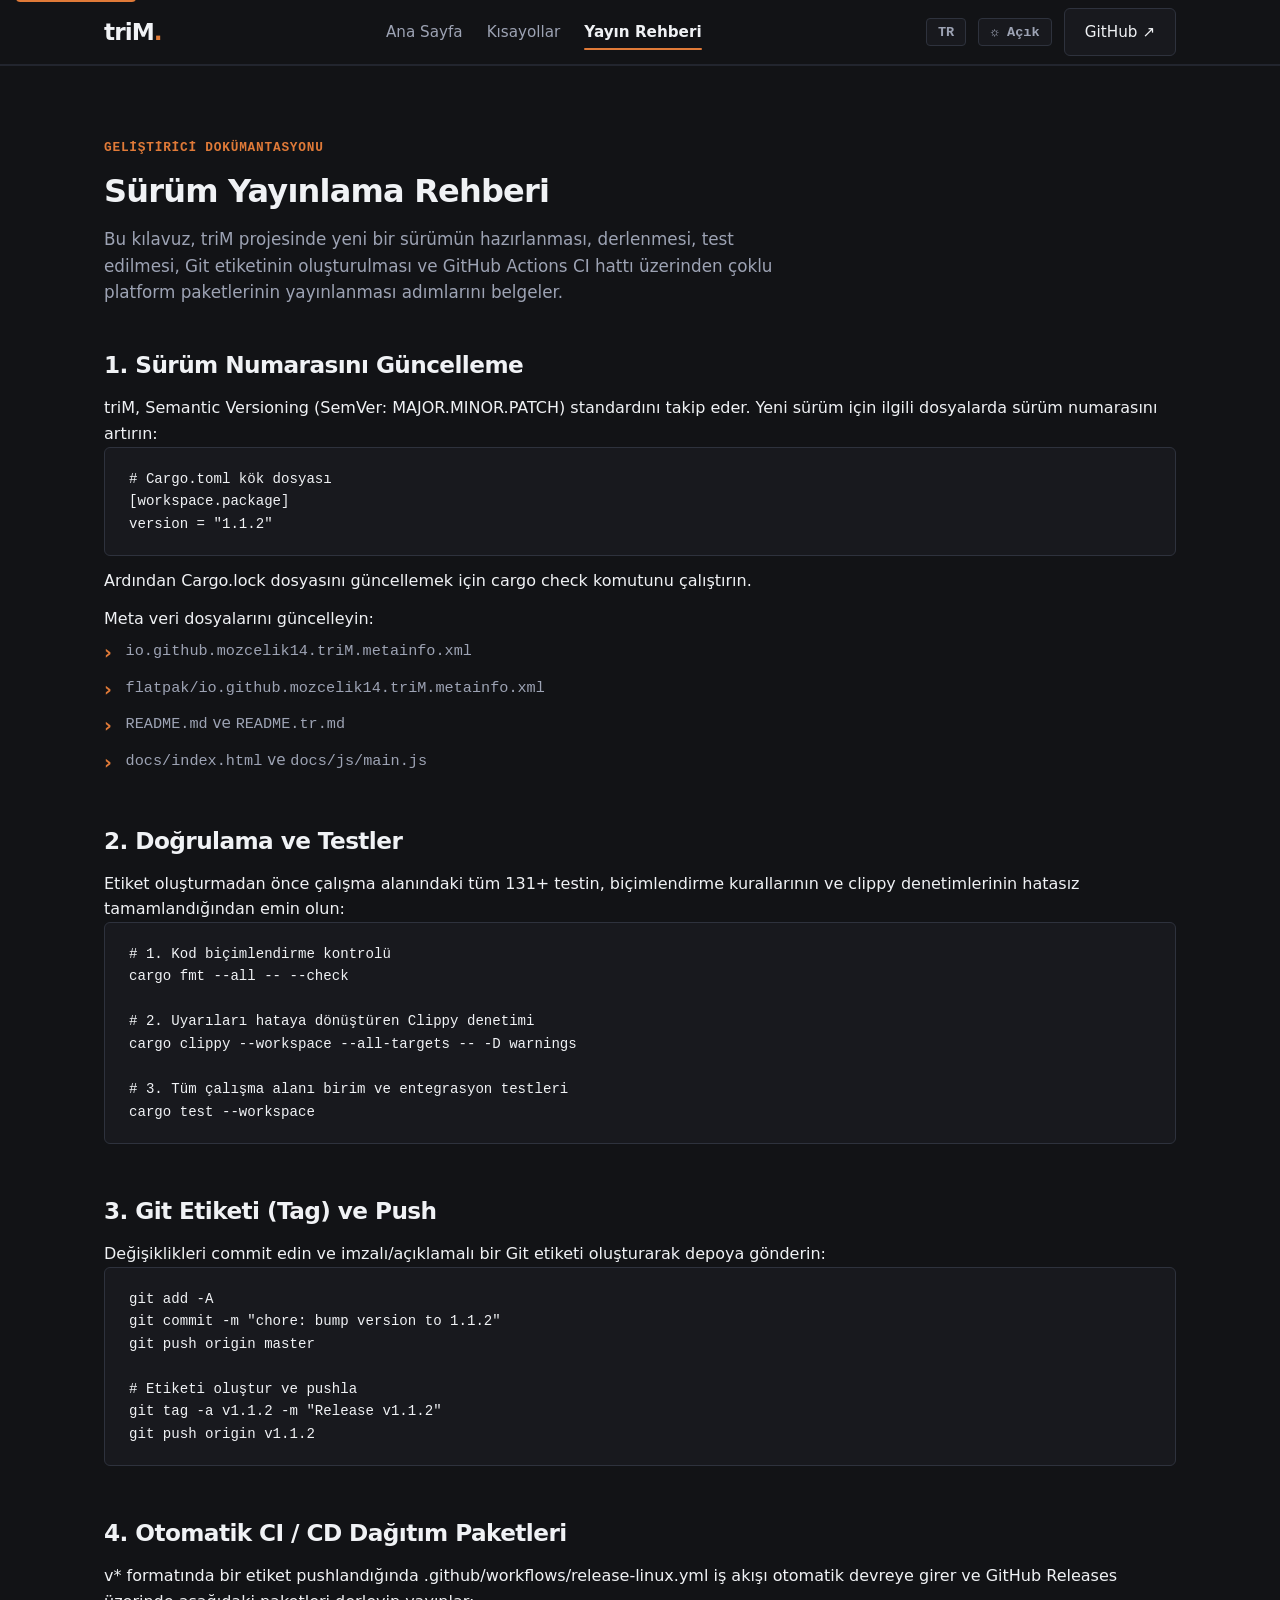
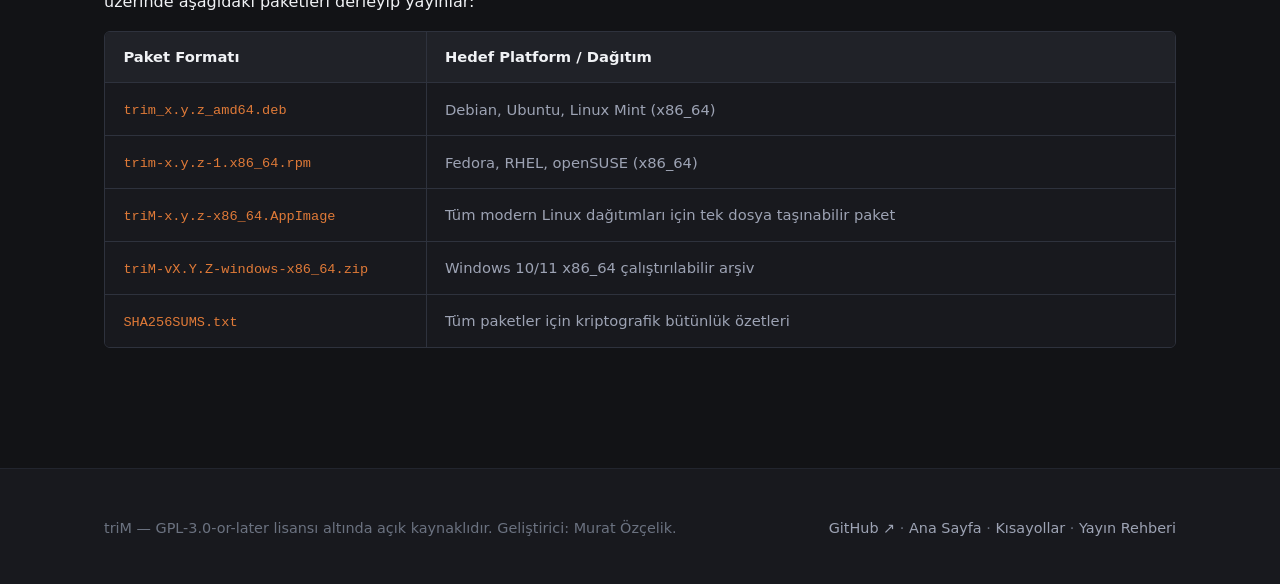
==== docs/releasing.html @ eae93c65 "docs: redesign site with orange dot logo, dedicated shortcuts/releasing pages and full i18n" ====
<!doctype html>
<html lang="tr" data-theme="dark">
<head>
  <meta charset="utf-8">
  <meta name="viewport" content="width=device-width, initial-scale=1">
  <meta name="theme-color" content="#121316">
  <title>triM — Sürüm Yayınlama Rehberi</title>
  <meta name="description" content="triM projesinde yeni bir sürümün hazırlanması, test edilmesi ve GitHub üzerinden paketlenerek yayınlanması süreci.">
  <meta name="author" content="Murat Özçelik">
  <link rel="canonical" href="https://mozcelik14.github.io/triM/releasing.html">

  <link rel="icon" type="image/svg+xml" href="./assets/icons/io.github.mozcelik14.triM.svg">
  <link rel="stylesheet" href="./css/style.css">
  <script src="./js/main.js" defer></script>
</head>
<body>
  <a class="skip-link" href="#main" data-i18n="skip_to_content">İçeriğe geç</a>

  <header class="site-header">
    <div class="container nav-inner">
      <a class="brand" href="index.html">triM<span>.</span></a>
      <nav class="nav-links" aria-label="Yayın Menüsü">
        <a href="index.html" data-i18n="nav_home">Ana Sayfa</a>
        <a href="shortcuts.html" data-i18n="nav_shortcuts">Kısayollar</a>
        <a href="releasing.html" class="active" data-i18n="nav_releasing">Yayın Rehberi</a>
      </nav>
      <div class="nav-actions">
        <button type="button" class="lang-toggle" id="lang-toggle" aria-label="Dili Değiştir">TR</button>
        <button type="button" class="theme-toggle" id="theme-toggle" aria-label="Temayı Değiştir">☼ Açık</button>
        <a class="button button-secondary" href="https://github.com/MOzcelik14/triM" target="_blank" rel="noopener noreferrer">GitHub ↗</a>
      </div>
    </div>
  </header>

  <main id="main" class="section">
    <div class="container">
      <div class="page-header">
        <div class="section-label" data-i18n="rel_label">Geliştirici Dokümantasyonu</div>
        <h1 data-i18n="rel_title">Sürüm Yayınlama Rehberi</h1>
        <p class="section-intro" data-i18n="rel_intro">
          Bu kılavuz, triM projesinde yeni bir sürümün hazırlanması, derlenmesi, test edilmesi, Git etiketinin oluşturulması ve GitHub Actions CI hattı üzerinden çoklu platform paketlerinin yayınlanması adımlarını belgeler.
        </p>
      </div>

      <!-- Step 1 -->
      <section class="doc-block">
        <h2 data-i18n="rel_step1_title">1. Sürüm Numarasını Güncelleme</h2>
        <p data-i18n="rel_step1_desc">
          triM, Semantic Versioning (SemVer: <code>MAJOR.MINOR.PATCH</code>) standardını takip eder. Yeni sürüm için ilgili dosyalarda sürüm numarasını artırın:
        </p>
        <div class="code-box"># Cargo.toml kök dosyası
[workspace.package]
version = "1.1.2"</div>
        <p style="margin-top: 0.75rem;" data-i18n="rel_step1_lock">
          Ardından <code>Cargo.lock</code> dosyasını güncellemek için <code>cargo check</code> komutunu çalıştırın.
        </p>
        <p style="margin-top: 0.75rem;" data-i18n="rel_step1_meta">Meta veri dosyalarını güncelleyin:</p>
        <ul class="feature-list" style="margin-top: 0.5rem;">
          <li><code>io.github.mozcelik14.triM.metainfo.xml</code></li>
          <li><code>flatpak/io.github.mozcelik14.triM.metainfo.xml</code></li>
          <li><code>README.md</code> ve <code>README.tr.md</code></li>
          <li><code>docs/index.html</code> ve <code>docs/js/main.js</code></li>
        </ul>
      </section>

      <!-- Step 2 -->
      <section class="doc-block">
        <h2 data-i18n="rel_step2_title">2. Doğrulama ve Testler</h2>
        <p data-i18n="rel_step2_desc">
          Etiket oluşturmadan önce çalışma alanındaki tüm 131+ testin, biçimlendirme kurallarının ve clippy denetimlerinin hatasız tamamlandığından emin olun:
        </p>
        <div class="code-box"># 1. Kod biçimlendirme kontrolü
cargo fmt --all -- --check

# 2. Uyarıları hataya dönüştüren Clippy denetimi
cargo clippy --workspace --all-targets -- -D warnings

# 3. Tüm çalışma alanı birim ve entegrasyon testleri
cargo test --workspace</div>
      </section>

      <!-- Step 3 -->
      <section class="doc-block">
        <h2 data-i18n="rel_step3_title">3. Git Etiketi (Tag) ve Push</h2>
        <p data-i18n="rel_step3_desc">
          Değişiklikleri commit edin ve imzalı/açıklamalı bir Git etiketi oluşturarak depoya gönderin:
        </p>
        <div class="code-box">git add -A
git commit -m "chore: bump version to 1.1.2"
git push origin master

# Etiketi oluştur ve pushla
git tag -a v1.1.2 -m "Release v1.1.2"
git push origin v1.1.2</div>
      </section>

      <!-- Step 4 -->
      <section class="doc-block">
        <h2 data-i18n="rel_step4_title">4. Otomatik CI / CD Dağıtım Paketleri</h2>
        <p data-i18n="rel_step4_desc">
          <code>v*</code> formatında bir etiket pushlandığında <code>.github/workflows/release-linux.yml</code> iş akışı otomatik devreye girer ve GitHub Releases üzerinde aşağıdaki paketleri derleyip yayınlar:
        </p>
        <div class="table-responsive" style="margin-top: 1rem;">
          <table class="info-table">
            <thead>
              <tr>
                <th style="width: 30%;" data-i18n="th_package">Paket Formatı</th>
                <th data-i18n="th_target">Hedef Platform / Dağıtım</th>
              </tr>
            </thead>
            <tbody>
              <tr><td><code>trim_x.y.z_amd64.deb</code></td><td>Debian, Ubuntu, Linux Mint (x86_64)</td></tr>
              <tr><td><code>trim-x.y.z-1.x86_64.rpm</code></td><td>Fedora, RHEL, openSUSE (x86_64)</td></tr>
              <tr><td><code>triM-x.y.z-x86_64.AppImage</code></td><td>Tüm modern Linux dağıtımları için tek dosya taşınabilir paket</td></tr>
              <tr><td><code>triM-vX.Y.Z-windows-x86_64.zip</code></td><td>Windows 10/11 x86_64 çalıştırılabilir arşiv</td></tr>
              <tr><td><code>SHA256SUMS.txt</code></td><td>Tüm paketler için kriptografik bütünlük özetleri</td></tr>
            </tbody>
          </table>
        </div>
      </section>
    </div>
  </main>

  <footer class="site-footer">
    <div class="container footer-inner">
      <div data-i18n="footer_license">triM — GPL-3.0-or-later lisansı altında açık kaynaklıdır. Geliştirici: Murat Özçelik.</div>
      <div>
        <a href="https://github.com/MOzcelik14/triM" target="_blank" rel="noopener noreferrer">GitHub ↗</a> · 
        <a href="index.html" data-i18n="nav_home">Ana Sayfa</a> · 
        <a href="shortcuts.html" data-i18n="nav_shortcuts">Kısayollar</a> · 
        <a href="releasing.html" data-i18n="nav_releasing">Yayın Rehberi</a>
      </div>
    </div>
  </footer>
</body>
</html>
---- docs/css/style.css ----
/* triM — Desktop Video Editor
   Clean, typography-focused, zero-CDN CSS with Light/Dark theme support.
*/

:root {
  --font-sans: system-ui, -apple-system, BlinkMacSystemFont, "Segoe UI", Roboto, "Helvetica Neue", Arial, sans-serif;
  --font-mono: ui-monospace, SFMono-Regular, "SF Mono", Menlo, Monaco, Consolas, "Liberation Mono", monospace;

  /* Brand Colors */
  --brand-orange: #e07a38;
  --brand-orange-hover: #f38b47;
  --brand-orange-surface: rgba(224, 122, 56, 0.12);

  /* Dark Theme (Default - matches triM app UI) */
  --bg-primary: #121316;
  --bg-surface: #18191e;
  --bg-surface-elevated: #202228;
  --bg-subtle: #272a33;
  --border-color: #2e323d;
  --border-subtle: #22252e;
  
  --text-primary: #f0f2f5;
  --text-secondary: #9da3b4;
  --text-muted: #6b7280;
  
  --accent: #3b82f6;
  --accent-hover: #60a5fa;
  --accent-surface: rgba(59, 130, 246, 0.12);

  --max-w: 1120px;
  --radius-sm: 4px;
  --radius-md: 6px;
  --radius-lg: 10px;
}

[data-theme="light"] {
  --brand-orange: #c86121;
  --brand-orange-hover: #b05117;
  --brand-orange-surface: rgba(200, 97, 33, 0.08);

  --bg-primary: #f9fafb;
  --bg-surface: #ffffff;
  --bg-surface-elevated: #f3f4f6;
  --bg-subtle: #e5e7eb;
  --border-color: #d1d5db;
  --border-subtle: #e5e7eb;
  
  --text-primary: #111827;
  --text-secondary: #4b5563;
  --text-muted: #6b7280;
  
  --accent: #2563eb;
  --accent-hover: #1d4ed8;
  --accent-surface: rgba(37, 99, 235, 0.08);
}

*, *::before, *::after {
  box-sizing: border-box;
  margin: 0;
  padding: 0;
}

html {
  font-family: var(--font-sans);
  font-size: 16px;
  line-height: 1.6;
  color: var(--text-primary);
  background-color: var(--bg-primary);
  scroll-behavior: smooth;
  -webkit-font-smoothing: antialiased;
}

body {
  min-height: 100vh;
  display: flex;
  flex-direction: column;
}

/* Accessibility */
.skip-link {
  position: absolute;
  top: -40px;
  left: 1rem;
  background: var(--brand-orange);
  color: #ffffff;
  padding: 0.5rem 1rem;
  border-radius: var(--radius-sm);
  z-index: 100;
  transition: top 0.2s;
  text-decoration: none;
  font-weight: 500;
}
.skip-link:focus {
  top: 1rem;
}

/* Container */
.container {
  width: 100%;
  max-width: var(--max-w);
  margin: 0 auto;
  padding: 0 1.5rem;
}

/* Header */
.site-header {
  border-bottom: 1px solid var(--border-subtle);
  background: var(--bg-primary);
  position: sticky;
  top: 0;
  z-index: 50;
  backdrop-filter: blur(8px);
}

.nav-inner {
  display: flex;
  align-items: center;
  justify-content: space-between;
  height: 4rem;
}

.brand {
  display: flex;
  align-items: center;
  text-decoration: none;
  font-size: 1.45rem;
  font-weight: 750;
  letter-spacing: -0.04em;
  color: var(--text-primary);
}
.brand span {
  color: #e07a38 !important;
  font-weight: 900;
}

.nav-links {
  display: flex;
  gap: 1.5rem;
  align-items: center;
}

.nav-links a {
  color: var(--text-secondary);
  text-decoration: none;
  font-size: 0.95rem;
  font-weight: 500;
  transition: color 0.15s;
  position: relative;
  padding: 0.25rem 0;
}
.nav-links a:hover {
  color: var(--text-primary);
}
.nav-links a.active {
  color: var(--text-primary);
  font-weight: 600;
}
.nav-links a.active::after {
  content: "";
  position: absolute;
  bottom: -2px;
  left: 0;
  right: 0;
  height: 2px;
  background: var(--brand-orange);
  border-radius: 2px;
}

.nav-actions {
  display: flex;
  align-items: center;
  gap: 0.75rem;
}

.theme-toggle, .lang-toggle {
  background: var(--bg-surface);
  border: 1px solid var(--border-color);
  color: var(--text-secondary);
  padding: 0.35rem 0.7rem;
  border-radius: var(--radius-sm);
  font-size: 0.85rem;
  font-family: var(--font-mono);
  font-weight: 600;
  cursor: pointer;
  transition: background 0.15s, color 0.15s, border-color 0.15s;
}
.theme-toggle:hover, .lang-toggle:hover {
  background: var(--bg-surface-elevated);
  border-color: var(--brand-orange);
  color: var(--text-primary);
}

/* Buttons */
.button {
  display: inline-flex;
  align-items: center;
  gap: 0.5rem;
  padding: 0.65rem 1.25rem;
  font-size: 0.95rem;
  font-weight: 500;
  text-decoration: none;
  border-radius: var(--radius-md);
  transition: background-color 0.15s, border-color 0.15s, transform 0.1s;
}
.button-primary {
  background: var(--brand-orange);
  color: #ffffff;
  border: 1px solid var(--brand-orange);
}
.button-primary:hover {
  background: var(--brand-orange-hover);
  border-color: var(--brand-orange-hover);
}
.button-secondary {
  background: var(--bg-surface);
  color: var(--text-primary);
  border: 1px solid var(--border-color);
}
.button-secondary:hover {
  background: var(--bg-surface-elevated);
  border-color: var(--border-color);
}

/* Hero Section */
.hero {
  position: relative;
  padding: 4.5rem 0 3.5rem;
  background: radial-gradient(circle at 50% -20%, rgba(224, 122, 56, 0.09), transparent 60%);
}

.hero-content {
  max-width: 820px;
}

.hero-tagline {
  display: inline-flex;
  align-items: center;
  gap: 0.5rem;
  font-size: 0.85rem;
  font-family: var(--font-mono);
  color: var(--brand-orange);
  background: var(--brand-orange-surface);
  padding: 0.25rem 0.75rem;
  border-radius: 9999px;
  border: 1px solid rgba(224, 122, 56, 0.25);
  margin-bottom: 1.25rem;
  font-weight: 600;
  letter-spacing: 0.02em;
}

.hero h1 {
  font-size: 2.9rem;
  line-height: 1.15;
  letter-spacing: -0.035em;
  font-weight: 750;
  margin-bottom: 1.25rem;
}

.hero-description {
  font-size: 1.15rem;
  color: var(--text-secondary);
  margin-bottom: 1.75rem;
  max-width: 700px;
  line-height: 1.65;
}

.hero-actions {
  display: flex;
  gap: 1rem;
  flex-wrap: wrap;
  align-items: center;
  margin-bottom: 2.5rem;
}

/* Window Chrome Mockup */
.window-chrome {
  margin-top: 2rem;
  border-radius: var(--radius-lg);
  border: 1px solid var(--border-color);
  overflow: hidden;
  background: var(--bg-surface);
  box-shadow: 0 24px 50px -12px rgba(0, 0, 0, 0.65), 0 0 0 1px var(--border-color);
}

.window-bar {
  display: flex;
  align-items: center;
  justify-content: space-between;
  padding: 0.65rem 1rem;
  background: var(--bg-surface-elevated);
  border-bottom: 1px solid var(--border-color);
  user-select: none;
}

.window-dots {
  display: flex;
  align-items: center;
  gap: 0.45rem;
}

.window-dot {
  width: 11px;
  height: 11px;
  border-radius: 50%;
}
.dot-red { background: #ff5f56; }
.dot-yellow { background: #ffbd2e; }
.dot-green { background: #27c93f; }

.window-title {
  font-size: 0.82rem;
  font-family: var(--font-mono);
  color: var(--text-muted);
  font-weight: 500;
}

.window-actions {
  width: 40px;
}

.window-chrome img {
  display: block;
  width: 100%;
  height: auto;
}

/* Sections */
.section {
  padding: 4.5rem 0;
  border-top: 1px solid var(--border-subtle);
}

.page-header {
  margin-bottom: 2.5rem;
}

.section-header {
  margin-bottom: 2.5rem;
}

.section-label {
  font-size: 0.8rem;
  font-family: var(--font-mono);
  color: var(--brand-orange);
  text-transform: uppercase;
  letter-spacing: 0.06em;
  margin-bottom: 0.5rem;
  font-weight: 600;
}

.section h2, .page-header h1 {
  font-size: 2rem;
  letter-spacing: -0.025em;
  font-weight: 650;
}

.section-intro {
  color: var(--text-secondary);
  margin-top: 0.5rem;
  max-width: 680px;
  font-size: 1.05rem;
}

/* Features Grid */
.features-grid {
  display: grid;
  grid-template-columns: repeat(2, 1fr);
  gap: 2rem;
}

.feature-group {
  background: var(--bg-surface);
  border: 1px solid var(--border-color);
  border-radius: var(--radius-lg);
  padding: 2rem;
  position: relative;
  transition: border-color 0.15s, box-shadow 0.15s;
}

.feature-group:hover {
  border-color: var(--border-color);
  box-shadow: 0 8px 24px -6px rgba(0, 0, 0, 0.3);
}

.feature-group-header {
  display: flex;
  align-items: center;
  gap: 0.75rem;
  margin-bottom: 1.25rem;
}

.feature-group h3 {
  font-size: 1.25rem;
  font-weight: 650;
  color: var(--text-primary);
}

.feature-badge {
  font-size: 0.75rem;
  font-family: var(--font-mono);
  padding: 0.15rem 0.5rem;
  border-radius: var(--radius-sm);
  background: var(--brand-orange-surface);
  color: var(--brand-orange);
  border: 1px solid rgba(224, 122, 56, 0.25);
  font-weight: 600;
}

.feature-list {
  list-style: none;
}

.feature-list li {
  color: var(--text-secondary);
  font-size: 0.95rem;
  margin-bottom: 0.75rem;
  position: relative;
  padding-left: 1.35rem;
  line-height: 1.55;
}

.feature-list li::before {
  content: "›";
  position: absolute;
  left: 0;
  top: -1px;
  color: var(--brand-orange);
  font-weight: 800;
  font-size: 1.2rem;
}

/* Gallery Section & Filters */
.gallery-filters {
  display: flex;
  gap: 0.5rem;
  margin-bottom: 1.75rem;
  flex-wrap: wrap;
}

.gallery-filter-btn {
  background: var(--bg-surface);
  border: 1px solid var(--border-color);
  color: var(--text-secondary);
  padding: 0.45rem 1rem;
  border-radius: 9999px;
  font-size: 0.88rem;
  font-weight: 500;
  cursor: pointer;
  transition: all 0.15s ease;
}

.gallery-filter-btn:hover {
  background: var(--bg-surface-elevated);
  color: var(--text-primary);
}

.gallery-filter-btn.active {
  background: var(--brand-orange);
  border-color: var(--brand-orange);
  color: #ffffff;
}

.gallery-grid {
  display: grid;
  grid-template-columns: repeat(4, 1fr);
  gap: 1.25rem;
}

.gallery-card {
  background: var(--bg-surface);
  border: 1px solid var(--border-color);
  border-radius: var(--radius-md);
  overflow: hidden;
  cursor: pointer;
  transition: transform 0.15s, border-color 0.15s, box-shadow 0.15s;
}

.gallery-card:hover {
  transform: translateY(-3px);
  border-color: var(--brand-orange);
  box-shadow: 0 12px 28px -6px rgba(0, 0, 0, 0.4);
}

.gallery-card img {
  display: block;
  width: 100%;
  height: 145px;
  object-fit: cover;
  background: var(--bg-surface-elevated);
}

.gallery-card-caption {
  padding: 0.85rem;
  font-size: 0.86rem;
  font-weight: 550;
  color: var(--text-primary);
  white-space: nowrap;
  overflow: hidden;
  text-overflow: ellipsis;
  border-top: 1px solid var(--border-subtle);
}

/* Lightbox Modal */
.modal {
  display: none;
  position: fixed;
  top: 0;
  left: 0;
  width: 100%;
  height: 100%;
  background: rgba(0, 0, 0, 0.92);
  z-index: 1000;
  align-items: center;
  justify-content: center;
  padding: 2rem;
  backdrop-filter: blur(6px);
}

.modal.is-open {
  display: flex;
}

.modal-content {
  max-width: 92vw;
  max-height: 90vh;
  position: relative;
  display: flex;
  flex-direction: column;
  align-items: center;
}

.modal-content img {
  max-width: 100%;
  max-height: 82vh;
  border-radius: var(--radius-md);
  border: 1px solid var(--border-color);
  display: block;
  box-shadow: 0 20px 50px rgba(0, 0, 0, 0.8);
}

.modal-caption {
  color: #f0f2f5;
  text-align: center;
  margin-top: 0.85rem;
  font-size: 1rem;
  font-weight: 500;
}

.modal-close {
  position: absolute;
  top: -2.75rem;
  right: 0;
  background: none;
  border: none;
  color: #ffffff;
  font-size: 2rem;
  cursor: pointer;
  line-height: 1;
}

/* Code Boxes & Copy Tool */
.code-box-wrap {
  position: relative;
  margin: 1rem 0;
}

.code-box {
  background: var(--bg-surface);
  border: 1px solid var(--border-color);
  border-radius: var(--radius-md);
  padding: 1.25rem 1.5rem;
  font-family: var(--font-mono);
  font-size: 0.88rem;
  overflow-x: auto;
  color: var(--text-primary);
  line-height: 1.6;
  white-space: pre;
}

.copy-btn {
  position: absolute;
  top: 0.65rem;
  right: 0.65rem;
  background: var(--bg-surface-elevated);
  border: 1px solid var(--border-color);
  color: var(--text-secondary);
  padding: 0.3rem 0.75rem;
  border-radius: var(--radius-sm);
  font-size: 0.78rem;
  font-family: var(--font-mono);
  font-weight: 600;
  cursor: pointer;
  transition: all 0.15s ease;
}
.copy-btn:hover {
  background: var(--brand-orange);
  border-color: var(--brand-orange);
  color: #ffffff;
}

/* Tables & Shortcuts */
.table-responsive {
  width: 100%;
  overflow-x: auto;
  -webkit-overflow-scrolling: touch;
  margin: 1rem 0;
  border: 1px solid var(--border-color);
  border-radius: var(--radius-md);
}

.info-table {
  width: 100%;
  border-collapse: collapse;
  font-size: 0.92rem;
}

.info-table th, .info-table td {
  padding: 0.85rem 1.15rem;
  border-bottom: 1px solid var(--border-color);
  border-right: 1px solid var(--border-color);
  text-align: left;
}
.info-table tr:last-child td {
  border-bottom: none;
}
.info-table th:last-child, .info-table td:last-child {
  border-right: none;
}

.info-table th {
  background: var(--bg-surface-elevated);
  font-weight: 650;
  color: var(--text-primary);
}

.info-table td {
  background: var(--bg-surface);
  color: var(--text-secondary);
}

.info-table code {
  font-family: var(--font-mono);
  font-size: 0.85rem;
  color: var(--brand-orange);
}

kbd {
  display: inline-block;
  padding: 0.2rem 0.5rem;
  font-family: var(--font-mono);
  font-size: 0.82rem;
  font-weight: 650;
  color: var(--text-primary);
  background-color: var(--bg-surface-elevated);
  border: 1px solid var(--border-color);
  border-bottom: 2px solid var(--border-color);
  border-radius: var(--radius-sm);
  box-shadow: inset 0 -1px 0 rgba(0,0,0,0.25);
  margin: 0 0.15rem;
  white-space: nowrap;
}

/* Documentation Content Blocks */
.doc-block {
  margin-bottom: 3rem;
}
.doc-block h2 {
  font-size: 1.45rem;
  font-weight: 650;
  margin-bottom: 0.75rem;
  color: var(--text-primary);
}

.search-bar-wrap {
  margin: 1.5rem 0 0.5rem;
  max-width: 540px;
}
.search-input {
  width: 100%;
  padding: 0.85rem 1.15rem;
  background: var(--bg-surface);
  border: 1px solid var(--border-color);
  border-radius: var(--radius-md);
  color: var(--text-primary);
  font-size: 0.95rem;
  font-family: var(--font-sans);
  outline: none;
  transition: border-color 0.15s, box-shadow 0.15s;
}
.search-input:focus {
  border-color: var(--brand-orange);
  box-shadow: 0 0 0 3px rgba(224, 122, 56, 0.15);
}

/* Limitations List */
.limitations-list {
  list-style: decimal;
  padding-left: 1.5rem;
  color: var(--text-secondary);
}

.limitations-list li {
  margin-bottom: 1rem;
  font-size: 0.95rem;
  line-height: 1.6;
}

.limitations-list strong {
  color: var(--text-primary);
}

/* Footer */
.site-footer {
  border-top: 1px solid var(--border-subtle);
  background: var(--bg-surface);
  padding: 3rem 0;
  margin-top: auto;
}

.footer-inner {
  display: flex;
  justify-content: space-between;
  align-items: center;
  flex-wrap: wrap;
  gap: 1.25rem;
  color: var(--text-muted);
  font-size: 0.9rem;
}

.footer-inner a {
  color: var(--text-secondary);
  text-decoration: none;
  transition: color 0.15s;
}

.footer-inner a:hover {
  color: var(--brand-orange);
}

/* Responsive */
@media (max-width: 900px) {
  .hero h1 { font-size: 2.2rem; }
  .features-grid { grid-template-columns: 1fr; }
  .gallery-grid { grid-template-columns: repeat(2, 1fr); }
}

@media (max-width: 640px) {
  .nav-links { display: none; }
  .hero h1 { font-size: 1.85rem; }
  .gallery-grid { grid-template-columns: 1fr; }
  .footer-inner { flex-direction: column; text-align: center; }
}
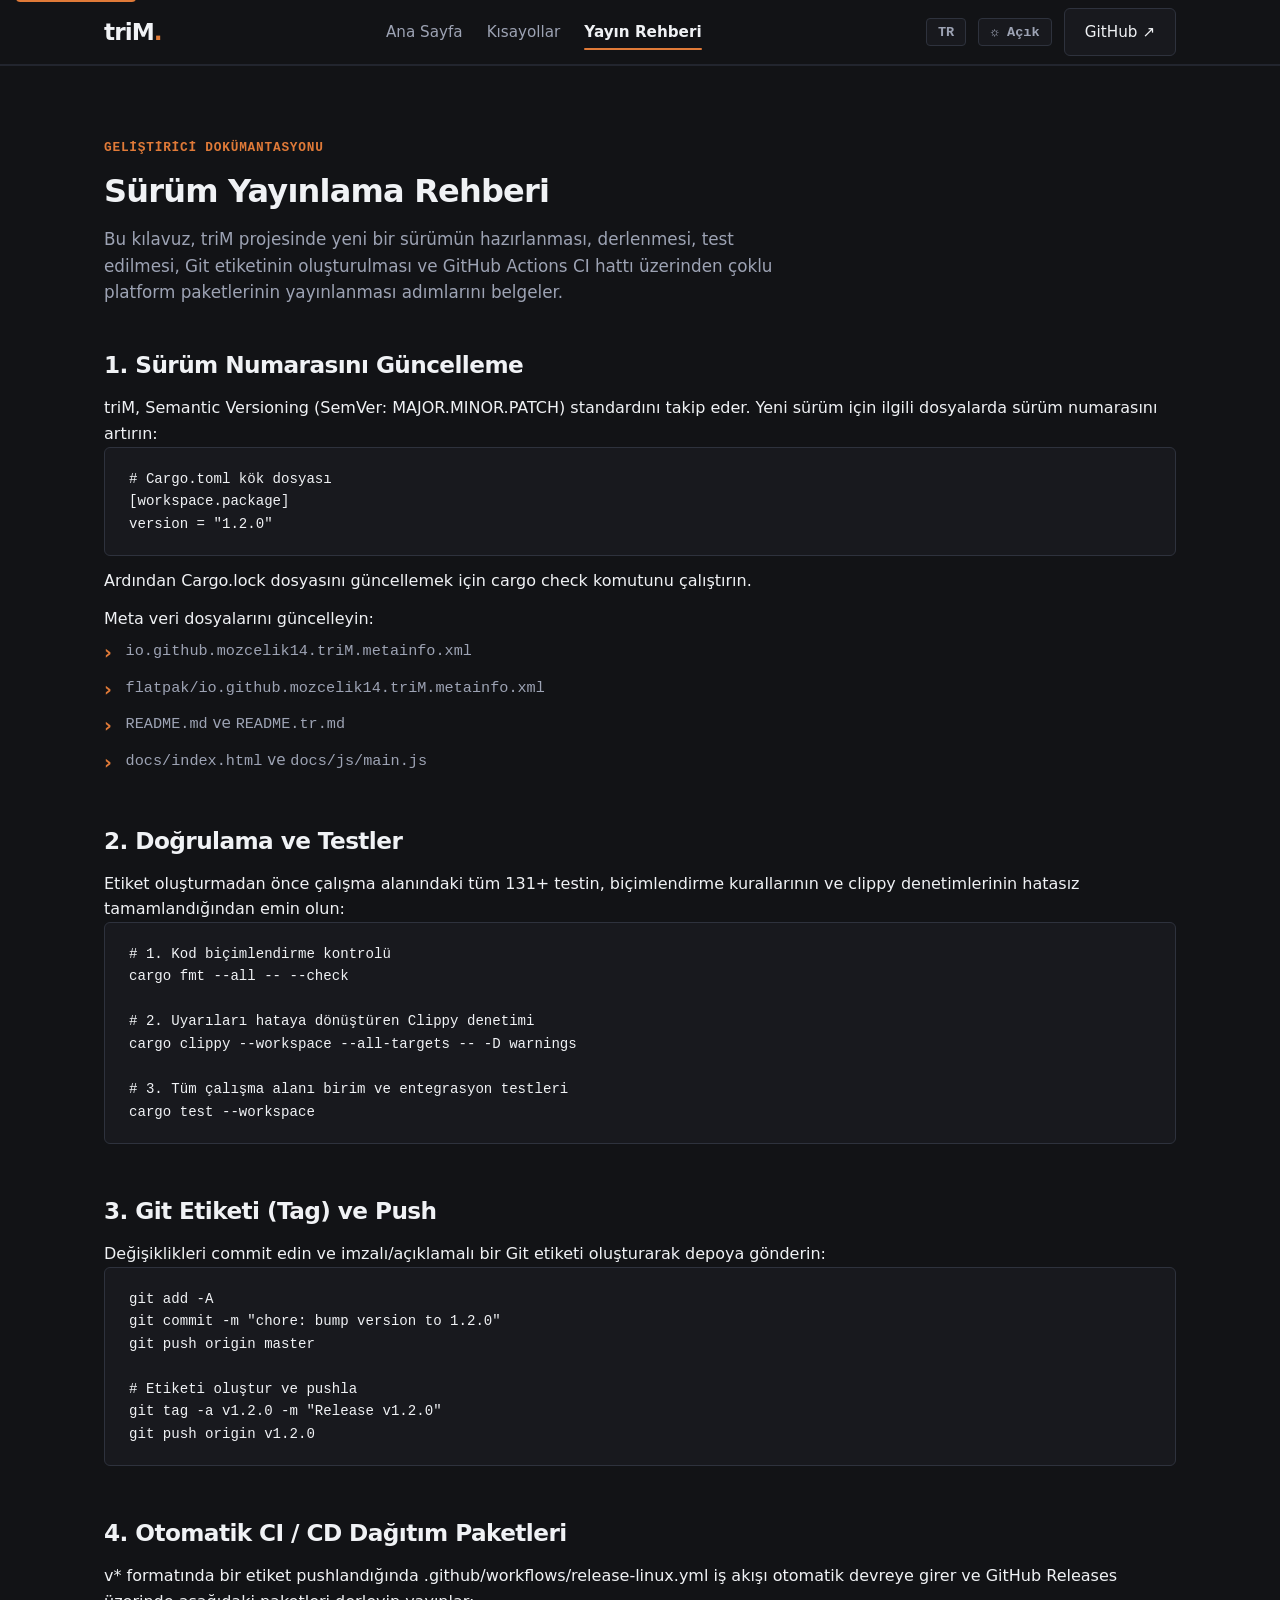
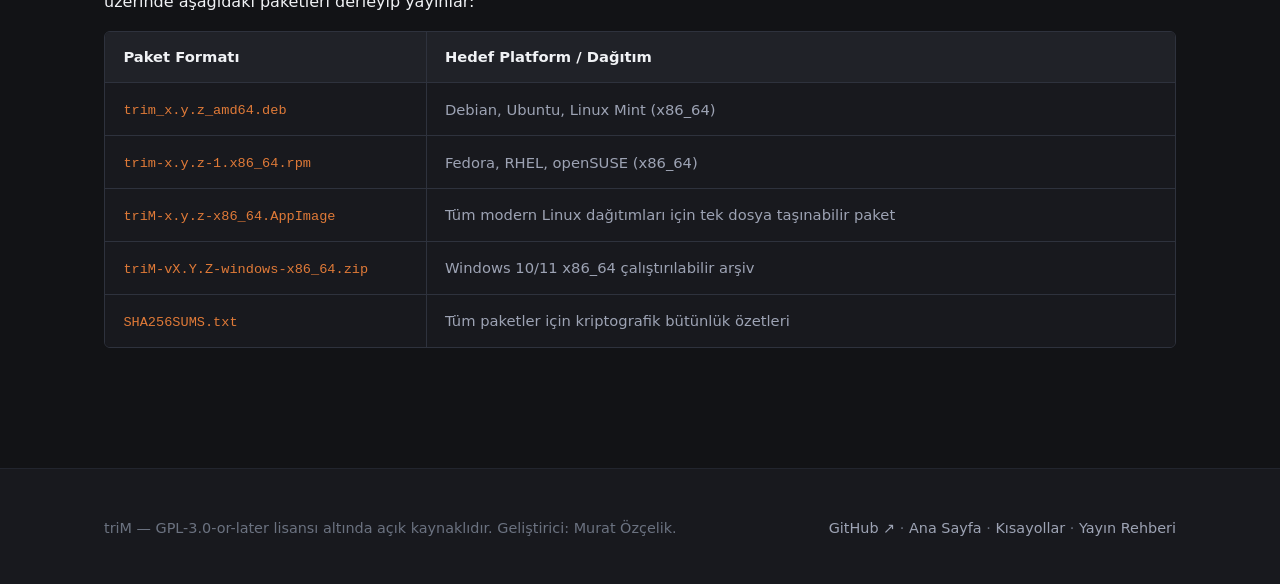
==== commit e0a9377d: "chore: bump version to 1.2.0" ====
--- a/docs/releasing.html
+++ b/docs/releasing.html
@@ -50,7 +50,7 @@
         </p>
         <div class="code-box"># Cargo.toml kök dosyası
 [workspace.package]
-version = "1.1.2"</div>
+version = "1.2.0"</div>
         <p style="margin-top: 0.75rem;" data-i18n="rel_step1_lock">
           Ardından <code>Cargo.lock</code> dosyasını güncellemek için <code>cargo check</code> komutunu çalıştırın.
         </p>
@@ -67,7 +67,7 @@
       <section class="doc-block">
         <h2 data-i18n="rel_step2_title">2. Doğrulama ve Testler</h2>
         <p data-i18n="rel_step2_desc">
-          Etiket oluşturmadan önce çalışma alanındaki tüm 131+ testin, biçimlendirme kurallarının ve clippy denetimlerinin hatasız tamamlandığından emin olun:
+          Etiket oluşturmadan önce çalışma alanındaki tüm 135+ testin, biçimlendirme kurallarının ve clippy denetimlerinin hatasız tamamlandığından emin olun:
         </p>
         <div class="code-box"># 1. Kod biçimlendirme kontrolü
 cargo fmt --all -- --check
@@ -86,12 +86,12 @@
           Değişiklikleri commit edin ve imzalı/açıklamalı bir Git etiketi oluşturarak depoya gönderin:
         </p>
         <div class="code-box">git add -A
-git commit -m "chore: bump version to 1.1.2"
+git commit -m "chore: bump version to 1.2.0"
 git push origin master
 
 # Etiketi oluştur ve pushla
-git tag -a v1.1.2 -m "Release v1.1.2"
-git push origin v1.1.2</div>
+git tag -a v1.2.0 -m "Release v1.2.0"
+git push origin v1.2.0</div>
       </section>
 
       <!-- Step 4 -->
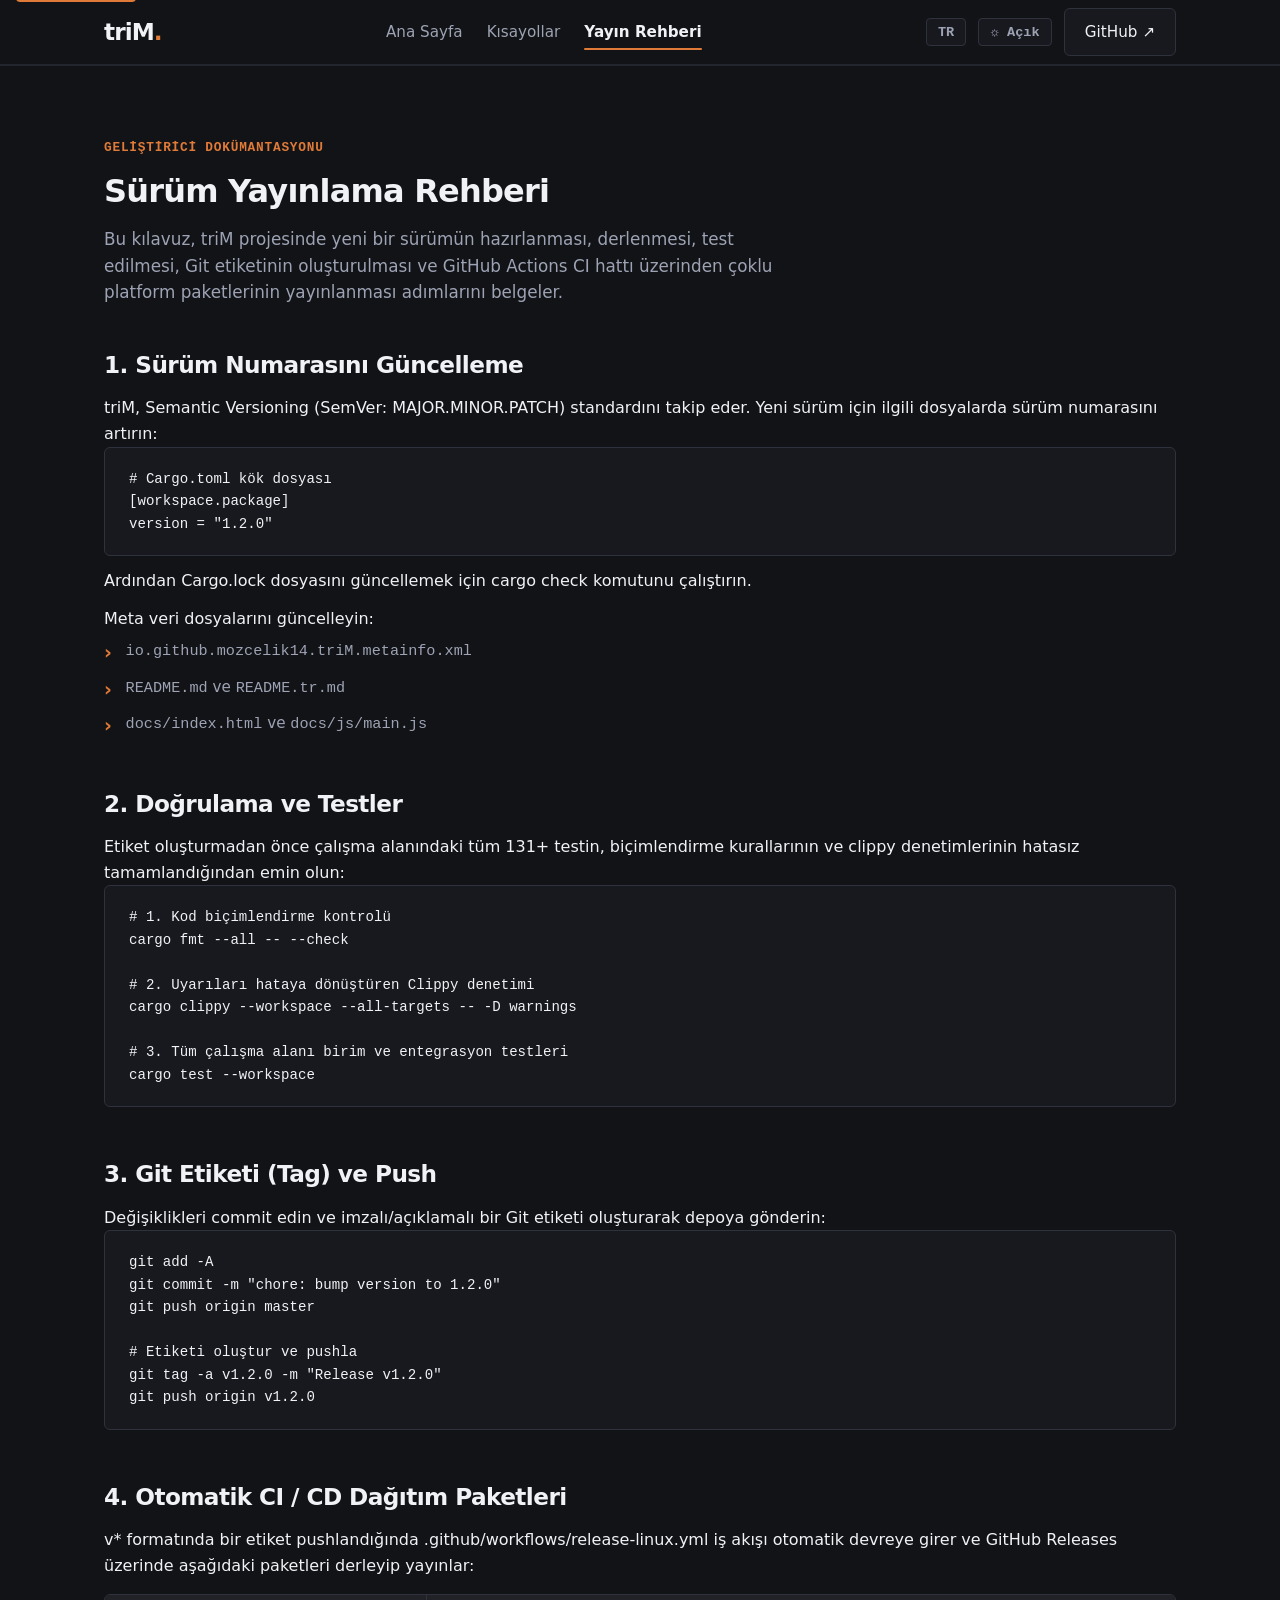
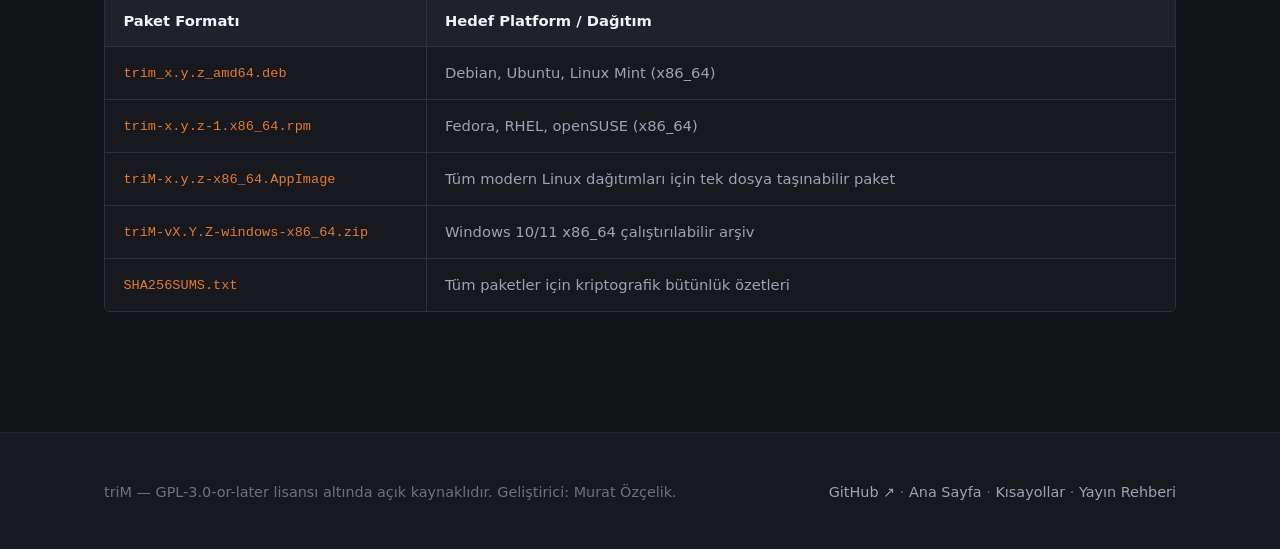
==== commit 4fdfb547: "chore: remove flatpak/flathub packaging and internal audit files" ====
--- a/docs/releasing.html
+++ b/docs/releasing.html
@@ -57,7 +57,6 @@
         <p style="margin-top: 0.75rem;" data-i18n="rel_step1_meta">Meta veri dosyalarını güncelleyin:</p>
         <ul class="feature-list" style="margin-top: 0.5rem;">
           <li><code>io.github.mozcelik14.triM.metainfo.xml</code></li>
-          <li><code>flatpak/io.github.mozcelik14.triM.metainfo.xml</code></li>
           <li><code>README.md</code> ve <code>README.tr.md</code></li>
           <li><code>docs/index.html</code> ve <code>docs/js/main.js</code></li>
         </ul>
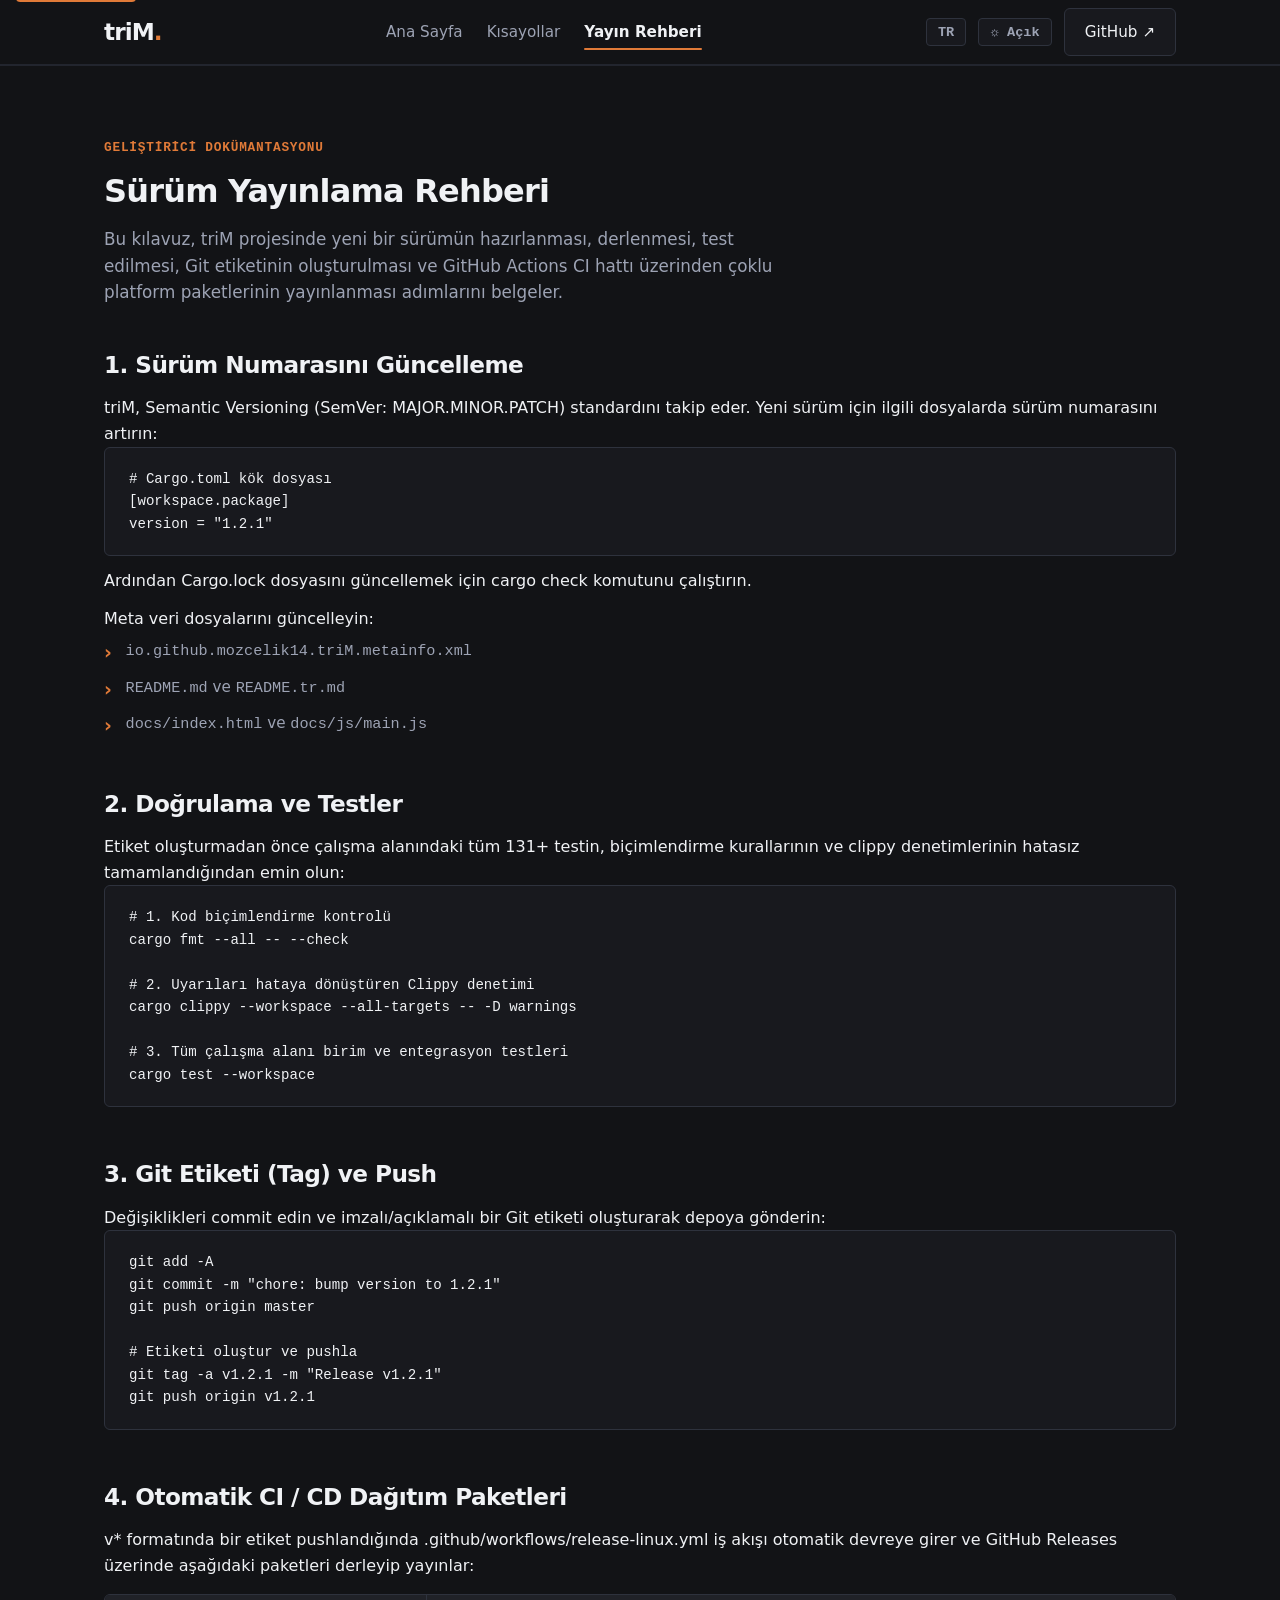
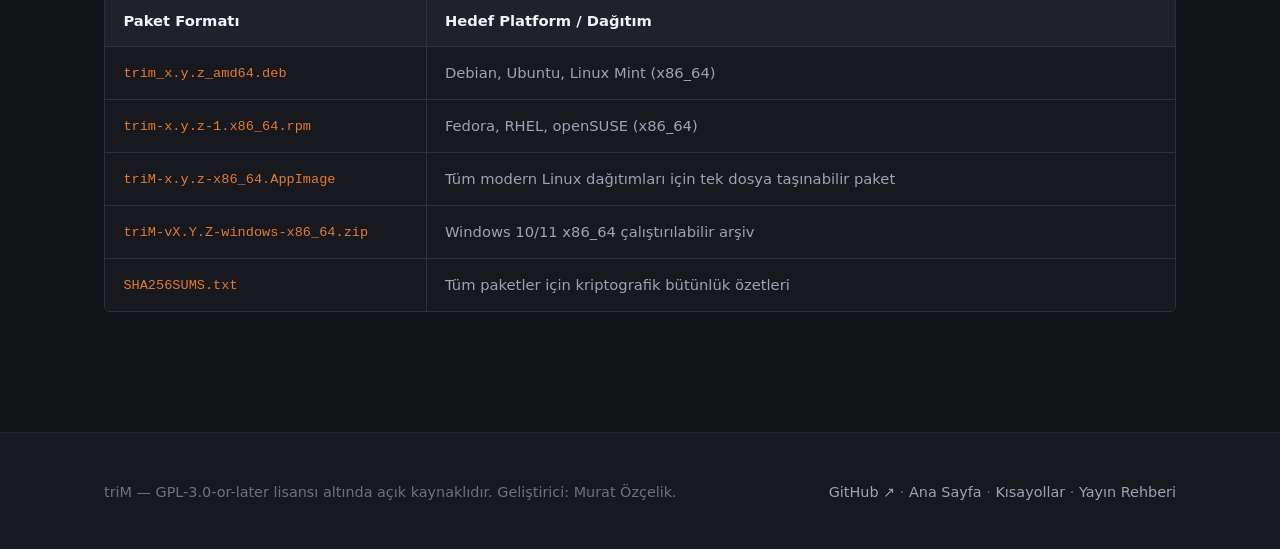
==== commit 1b9643db: "fix(ui): Linux X11/ibus altında Türkçe karakterlerin metin alanlarına yazılamaması düzeltildi; sürüm" ====
--- a/docs/releasing.html
+++ b/docs/releasing.html
@@ -50,7 +50,7 @@
         </p>
         <div class="code-box"># Cargo.toml kök dosyası
 [workspace.package]
-version = "1.2.0"</div>
+version = "1.2.1"</div>
         <p style="margin-top: 0.75rem;" data-i18n="rel_step1_lock">
           Ardından <code>Cargo.lock</code> dosyasını güncellemek için <code>cargo check</code> komutunu çalıştırın.
         </p>
@@ -85,12 +85,12 @@
           Değişiklikleri commit edin ve imzalı/açıklamalı bir Git etiketi oluşturarak depoya gönderin:
         </p>
         <div class="code-box">git add -A
-git commit -m "chore: bump version to 1.2.0"
+git commit -m "chore: bump version to 1.2.1"
 git push origin master
 
 # Etiketi oluştur ve pushla
-git tag -a v1.2.0 -m "Release v1.2.0"
-git push origin v1.2.0</div>
+git tag -a v1.2.1 -m "Release v1.2.1"
+git push origin v1.2.1</div>
       </section>
 
       <!-- Step 4 -->
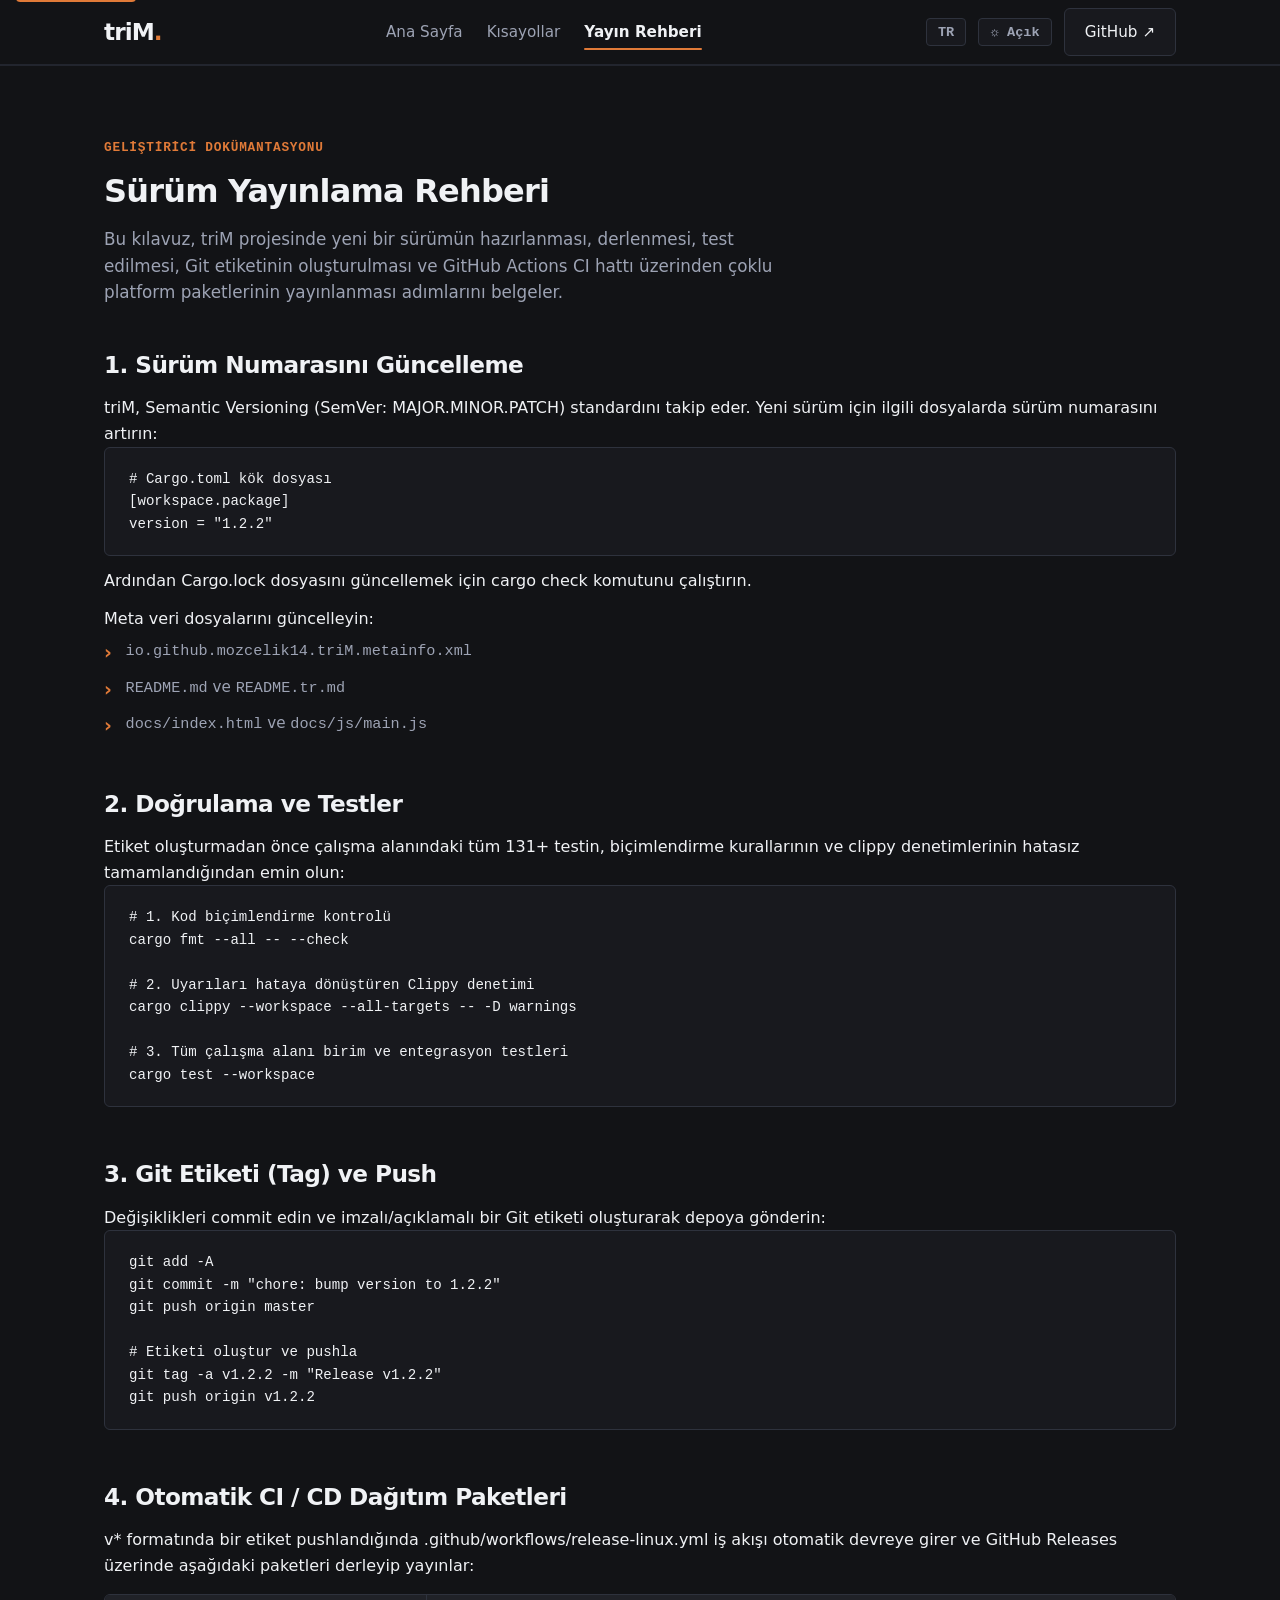
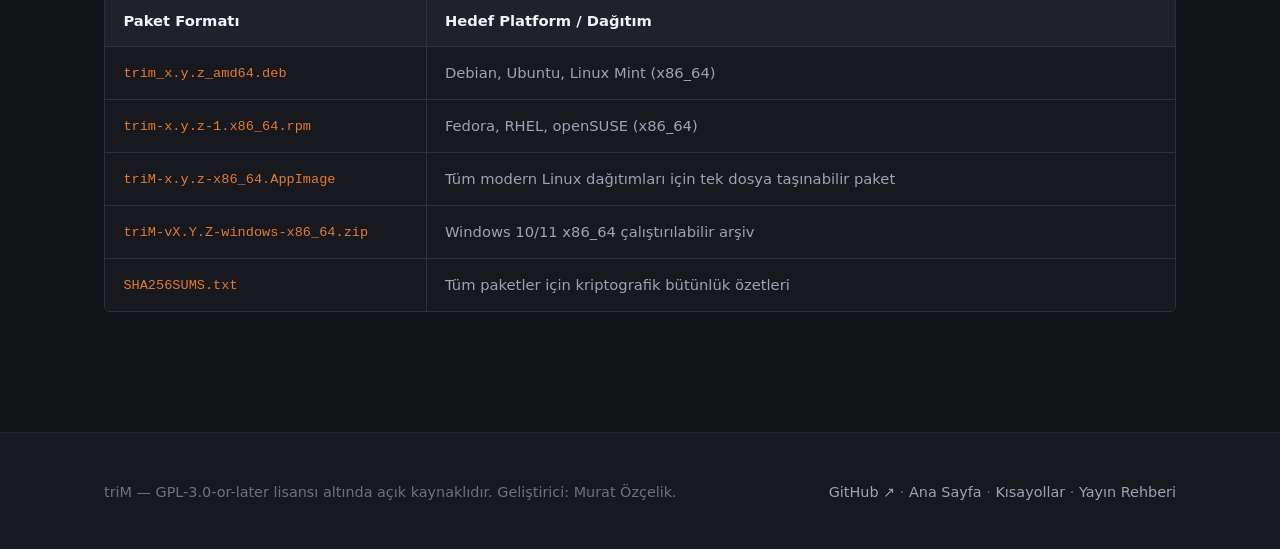
==== commit 9fe94977: "chore: bump version to 1.2.2" ====
--- a/docs/releasing.html
+++ b/docs/releasing.html
@@ -50,7 +50,7 @@
         </p>
         <div class="code-box"># Cargo.toml kök dosyası
 [workspace.package]
-version = "1.2.1"</div>
+version = "1.2.2"</div>
         <p style="margin-top: 0.75rem;" data-i18n="rel_step1_lock">
           Ardından <code>Cargo.lock</code> dosyasını güncellemek için <code>cargo check</code> komutunu çalıştırın.
         </p>
@@ -85,12 +85,12 @@
           Değişiklikleri commit edin ve imzalı/açıklamalı bir Git etiketi oluşturarak depoya gönderin:
         </p>
         <div class="code-box">git add -A
-git commit -m "chore: bump version to 1.2.1"
+git commit -m "chore: bump version to 1.2.2"
 git push origin master
 
 # Etiketi oluştur ve pushla
-git tag -a v1.2.1 -m "Release v1.2.1"
-git push origin v1.2.1</div>
+git tag -a v1.2.2 -m "Release v1.2.2"
+git push origin v1.2.2</div>
       </section>
 
       <!-- Step 4 -->
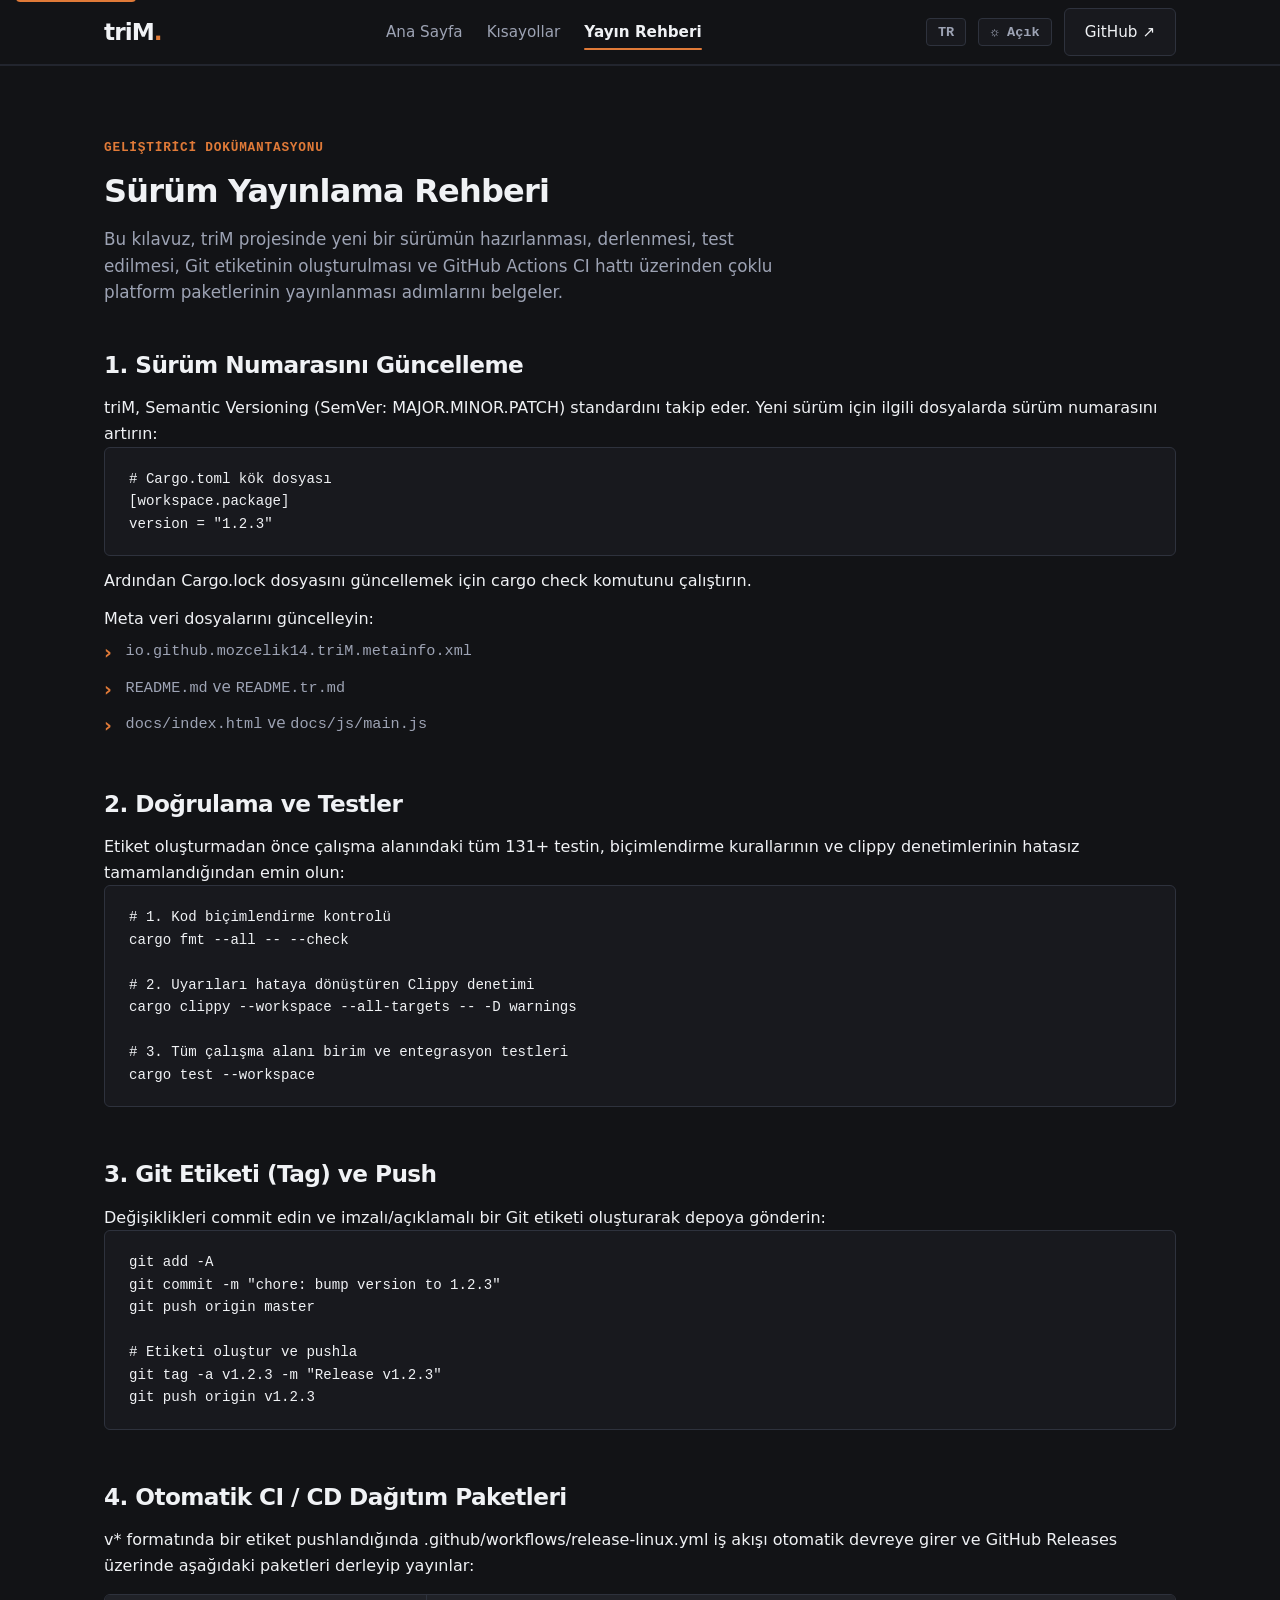
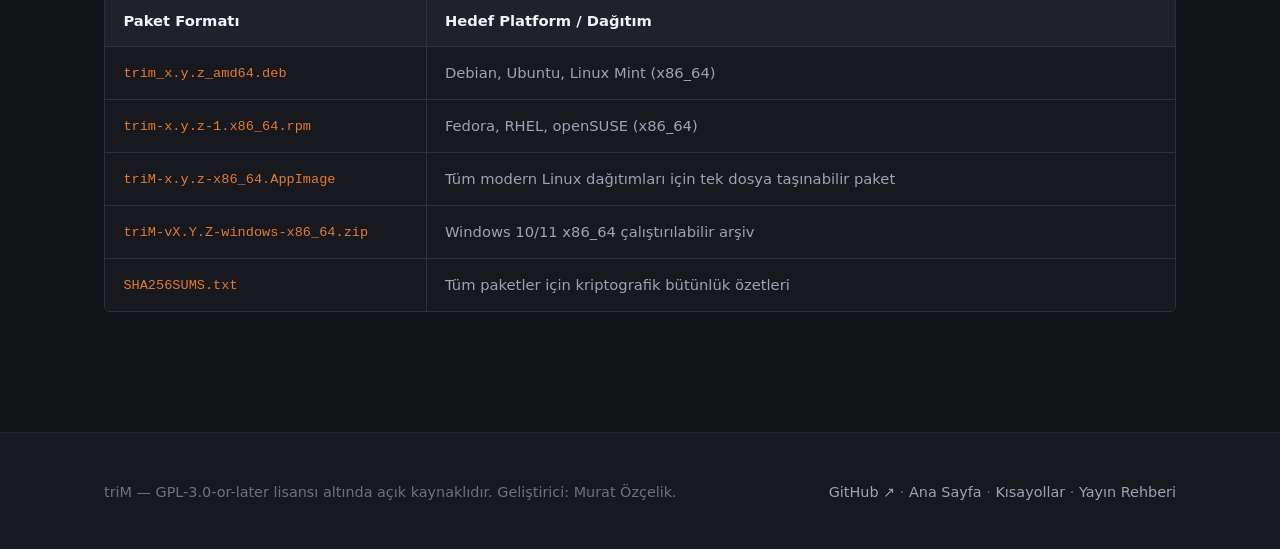
==== commit ee1b6fd1: "chore: bump version to 1.2.3" ====
--- a/docs/releasing.html
+++ b/docs/releasing.html
@@ -50,7 +50,7 @@
         </p>
         <div class="code-box"># Cargo.toml kök dosyası
 [workspace.package]
-version = "1.2.2"</div>
+version = "1.2.3"</div>
         <p style="margin-top: 0.75rem;" data-i18n="rel_step1_lock">
           Ardından <code>Cargo.lock</code> dosyasını güncellemek için <code>cargo check</code> komutunu çalıştırın.
         </p>
@@ -85,12 +85,12 @@
           Değişiklikleri commit edin ve imzalı/açıklamalı bir Git etiketi oluşturarak depoya gönderin:
         </p>
         <div class="code-box">git add -A
-git commit -m "chore: bump version to 1.2.2"
+git commit -m "chore: bump version to 1.2.3"
 git push origin master
 
 # Etiketi oluştur ve pushla
-git tag -a v1.2.2 -m "Release v1.2.2"
-git push origin v1.2.2</div>
+git tag -a v1.2.3 -m "Release v1.2.3"
+git push origin v1.2.3</div>
       </section>
 
       <!-- Step 4 -->
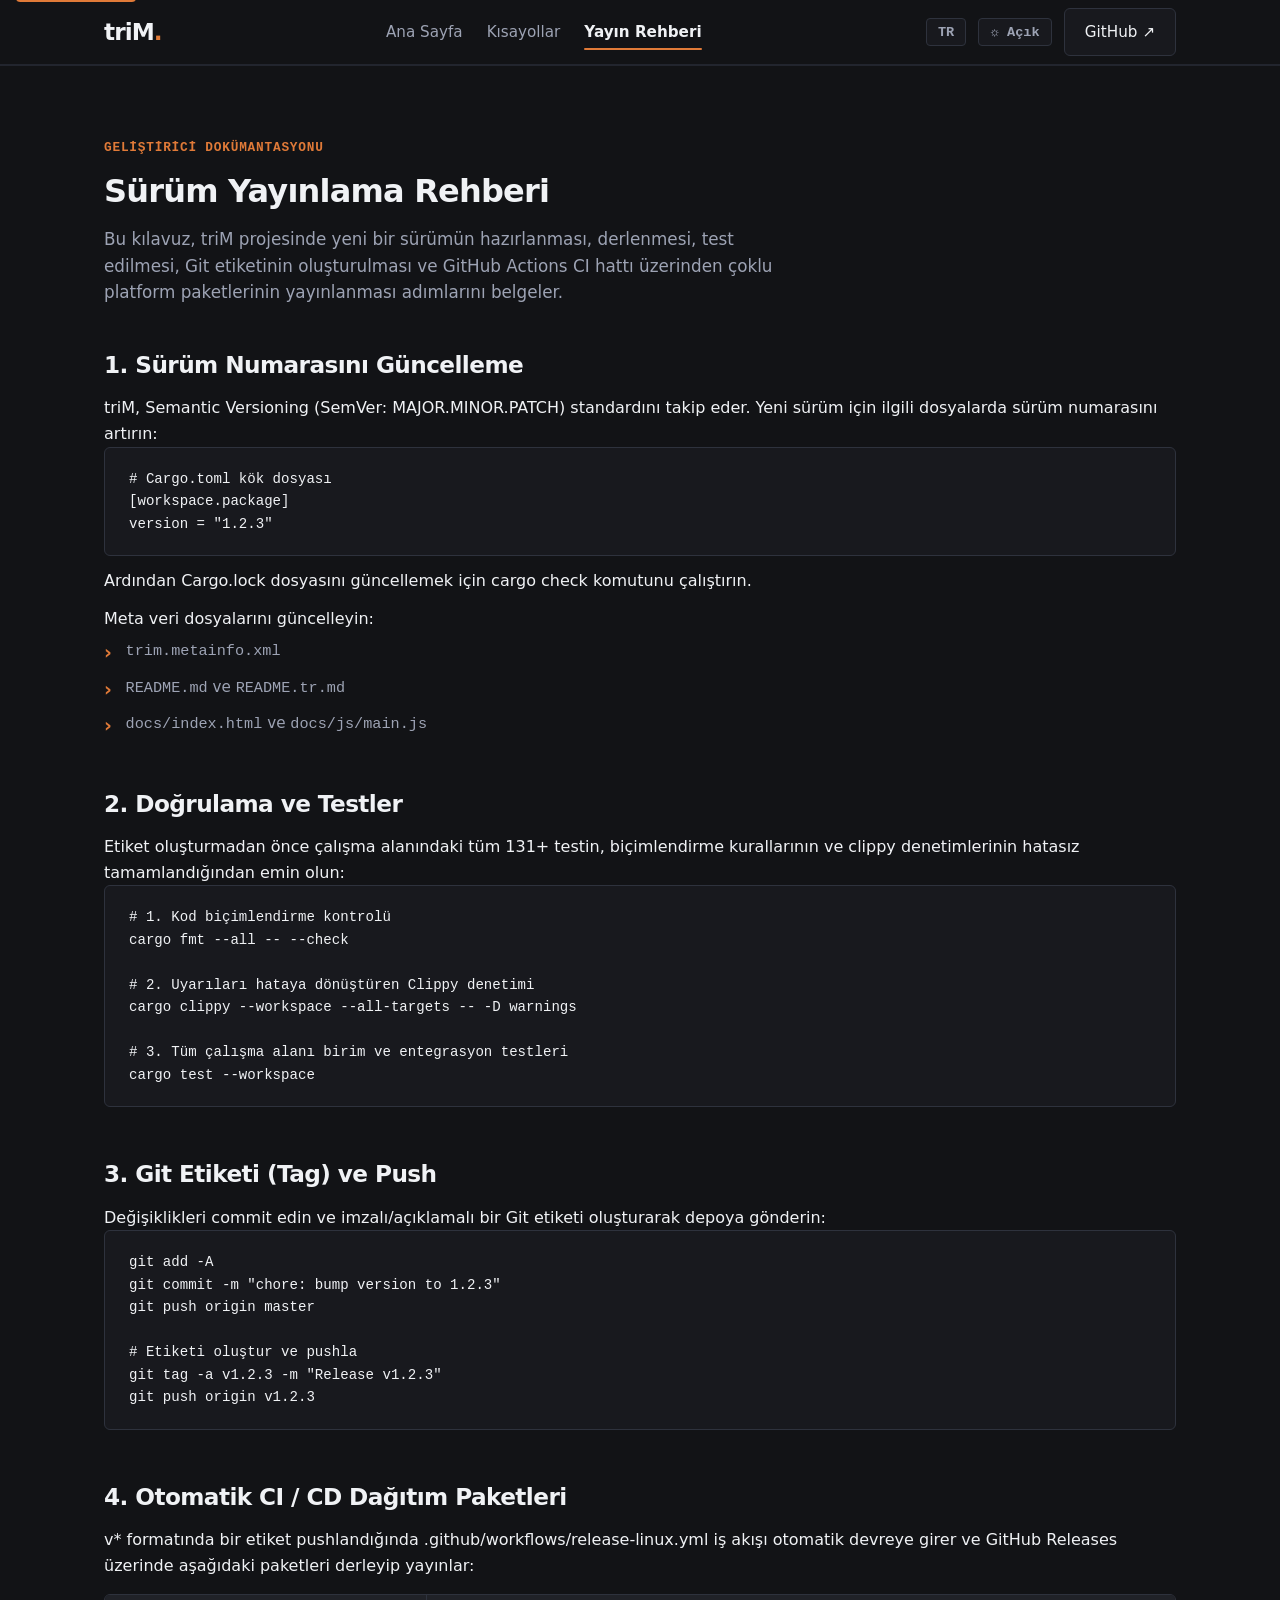
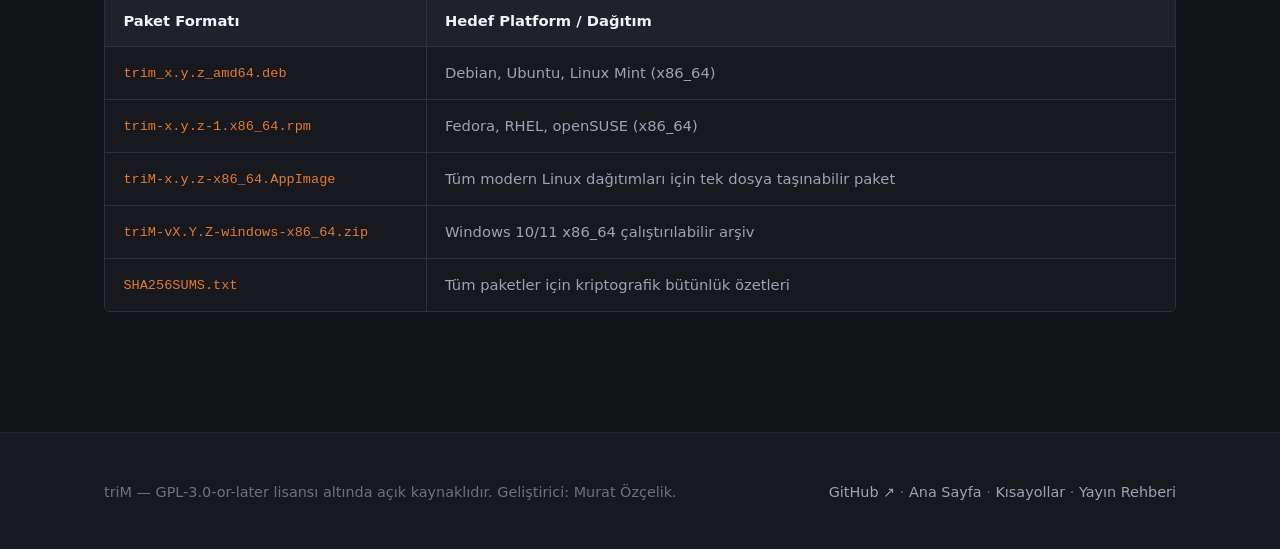
==== commit c0f8ad4f: "chore: migrate flatpak and appstream metadata to plain trim naming" ====
--- a/docs/releasing.html
+++ b/docs/releasing.html
@@ -9,7 +9,7 @@
   <meta name="author" content="Murat Özçelik">
   <link rel="canonical" href="https://mozcelik14.github.io/triM/releasing.html">
 
-  <link rel="icon" type="image/svg+xml" href="./assets/icons/io.github.mozcelik14.triM.svg">
+  <link rel="icon" type="image/svg+xml" href="./assets/icons/trim.svg">
   <link rel="stylesheet" href="./css/style.css">
   <script src="./js/main.js" defer></script>
 </head>
@@ -56,7 +56,7 @@
         </p>
         <p style="margin-top: 0.75rem;" data-i18n="rel_step1_meta">Meta veri dosyalarını güncelleyin:</p>
         <ul class="feature-list" style="margin-top: 0.5rem;">
-          <li><code>io.github.mozcelik14.triM.metainfo.xml</code></li>
+          <li><code>trim.metainfo.xml</code></li>
           <li><code>README.md</code> ve <code>README.tr.md</code></li>
           <li><code>docs/index.html</code> ve <code>docs/js/main.js</code></li>
         </ul>
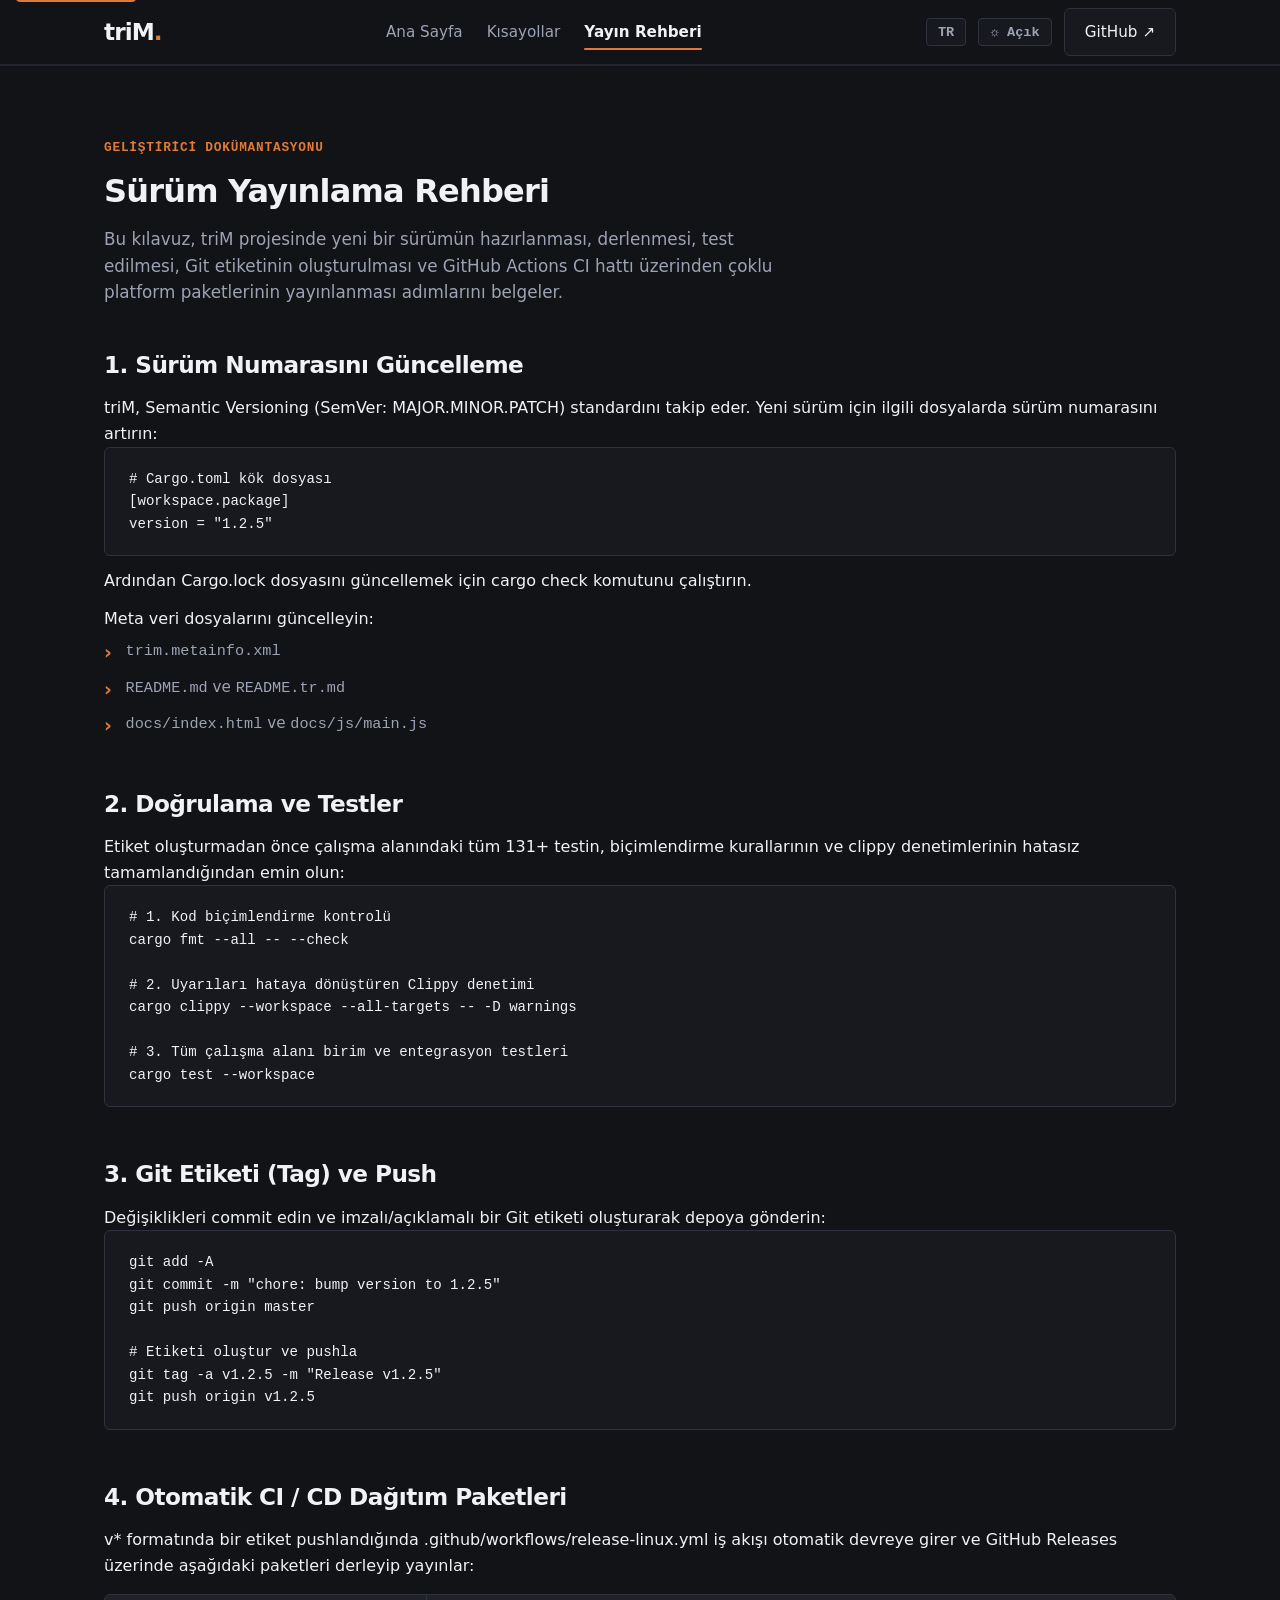
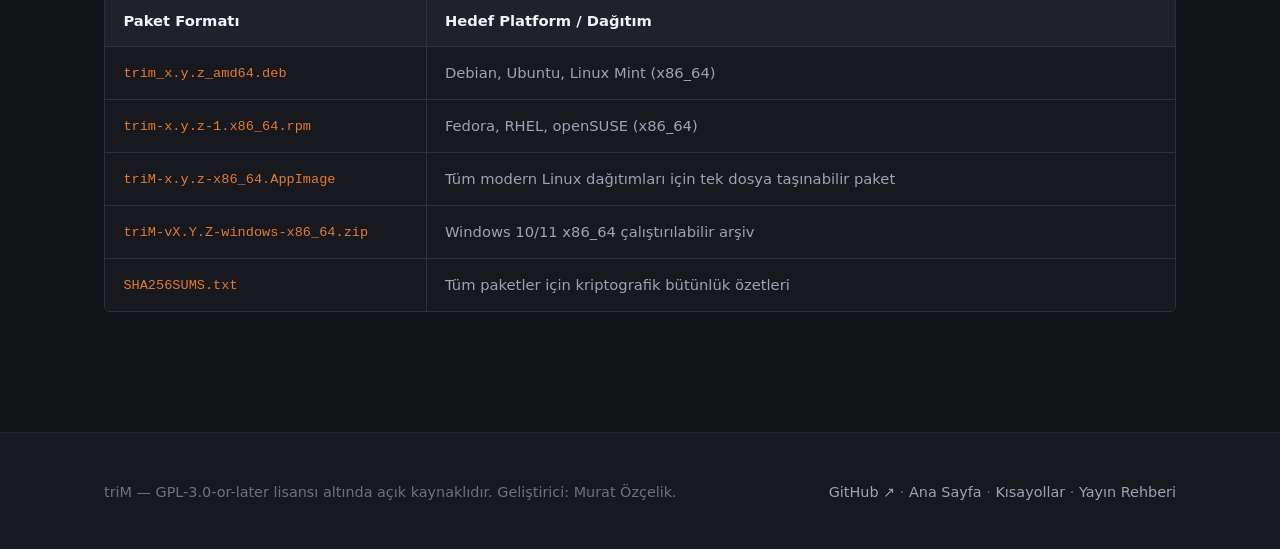
==== commit 007ccc96: "chore: bump version to 1.2.5 and update splash subtitle" ====
--- a/docs/releasing.html
+++ b/docs/releasing.html
@@ -50,7 +50,7 @@
         </p>
         <div class="code-box"># Cargo.toml kök dosyası
 [workspace.package]
-version = "1.2.3"</div>
+version = "1.2.5"</div>
         <p style="margin-top: 0.75rem;" data-i18n="rel_step1_lock">
           Ardından <code>Cargo.lock</code> dosyasını güncellemek için <code>cargo check</code> komutunu çalıştırın.
         </p>
@@ -85,12 +85,12 @@
           Değişiklikleri commit edin ve imzalı/açıklamalı bir Git etiketi oluşturarak depoya gönderin:
         </p>
         <div class="code-box">git add -A
-git commit -m "chore: bump version to 1.2.3"
+git commit -m "chore: bump version to 1.2.5"
 git push origin master
 
 # Etiketi oluştur ve pushla
-git tag -a v1.2.3 -m "Release v1.2.3"
-git push origin v1.2.3</div>
+git tag -a v1.2.5 -m "Release v1.2.5"
+git push origin v1.2.5</div>
       </section>
 
       <!-- Step 4 -->
